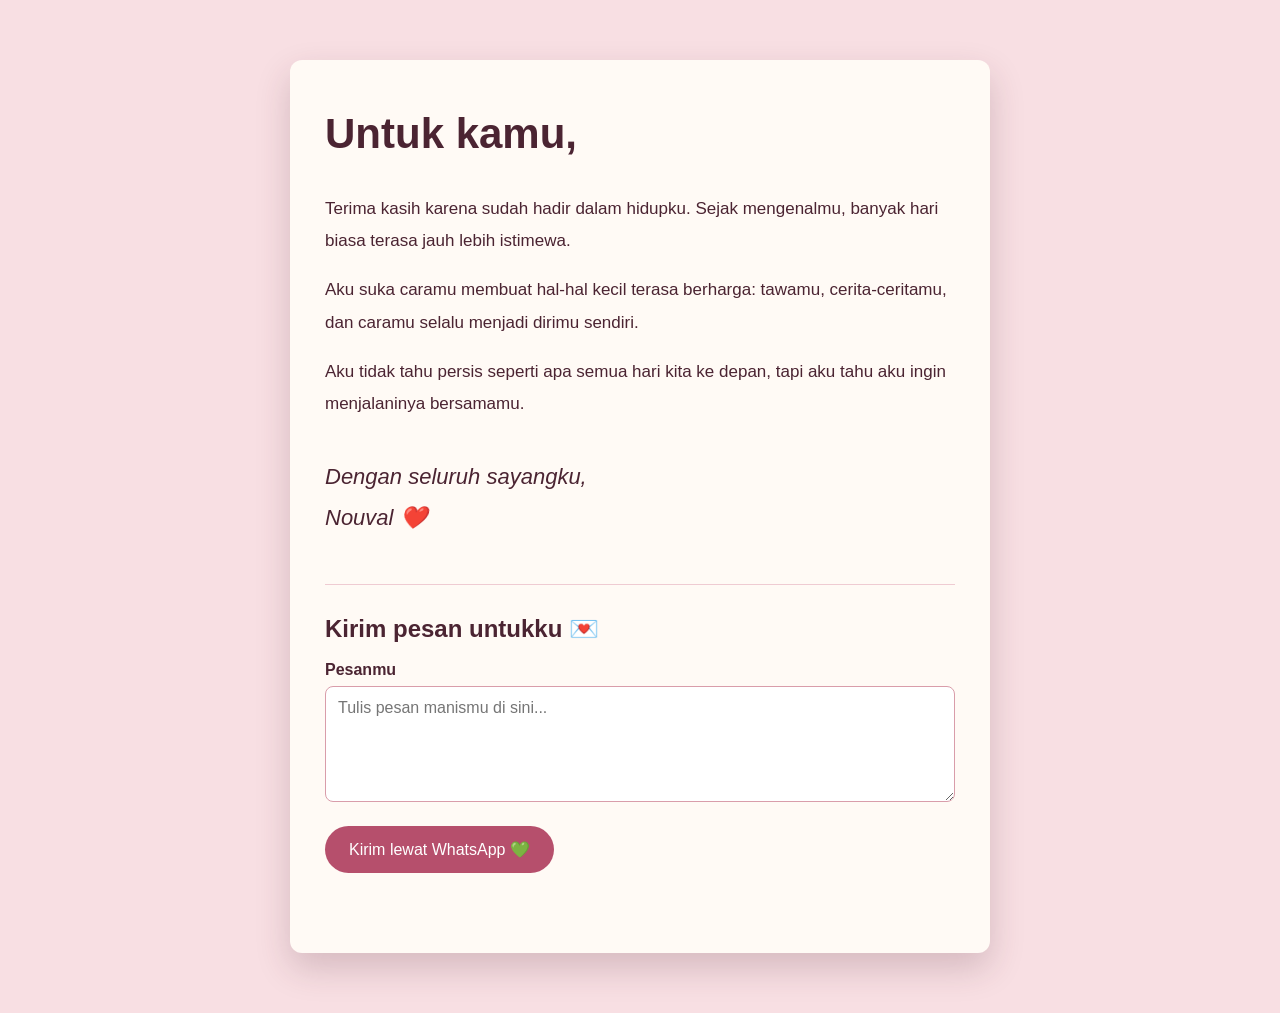
==== surat.html @ 74814ed2 "Add files via upload" ====
<!DOCTYPE html>
<html lang="en">
<head>
    <meta charset="UTF-8">
    <meta name="viewport" content="width=device-width, initial-scale=1.0">
    <script src="script.js" defer></script>
    <link rel="stylesheet" href="style.css">
    <title>For My Prilli🤍</title>
</head>
<body>
    
    <div class="letter">
        <h2>Untuk kamu,</h2>

        <p>
            Terima kasih karena sudah hadir dalam hidupku.
            Sejak mengenalmu, banyak hari biasa terasa jauh lebih istimewa.
        </p>

        <p>
            Aku suka caramu membuat hal-hal kecil terasa berharga:
            tawamu, cerita-ceritamu, dan caramu selalu menjadi dirimu sendiri.
        </p>

        <p>
            Aku tidak tahu persis seperti apa semua hari kita ke depan,
            tapi aku tahu aku ingin menjalaninya bersamamu.
        </p>

        <p class="signature">
            Dengan seluruh sayangku,<br>
            Nouval ❤️
        </p>

        <section class="whatsapp-message" aria-labelledby="pesan-title">
            <h3 id="pesan-title">Kirim pesan untukku 💌</h3>

            <form id="whatsappForm">

                <label for="isiPesan">Pesanmu</label>
                <textarea
                    id="isiPesan"
                    name="isiPesan"
                    rows="5"
                    placeholder="Tulis pesan manismu di sini..."
                    required
                ></textarea>

                <button type="submit">Kirim lewat WhatsApp 💚</button>
                <p id="formError" class="form-error" role="alert"></p>
            </form>
        </section>
    </div>
</body>
</html>
---- style.css ----
* {
box-sizing: border-box;
}

body {
margin: 0;
font-family: Arial, sans-serif;
background-color: #f8dfe3;
color: #4b2432;
}

.hero {
min-height: 100vh;
padding: 30px;
display: flex;
flex-direction: column;
justify-content: center;
align-items: center;
text-align: center;
background: linear-gradient(135deg, #fff4f5, #f5b9c3);
}

.small-text {
font-size: 14px;
text-transform: uppercase;
letter-spacing: 2px;
}

h1 {
margin: 10px 0;
font-size: 60px;
}

.intro {
max-width: 500px;
line-height: 1.7;
font-size: 18px;
}

button {
margin-top: 20px;
padding: 14px 24px;
border: none;
border-radius: 30px;
background-color: #b64f6c;
color: white;
font-size: 16px;
cursor: pointer;
}

button:hover {
background-color: #91384f;
}

a {
    color: inherit;
    text-decoration: none;
}

.letter {
  display: block;
  max-width: 700px;
  margin: 60px auto;
  padding: 50px 35px;
  background-color: #fffaf5;
  border-radius: 12px;
  box-shadow: 0 15px 35px rgba(75, 36, 50, 0.2);
}

.letter h2 {
  font-size: 42px;
  margin-top: 0;
}

.letter p {
  font-size: 17px;
  line-height: 1.9;
}

.signature {
  margin-top: 35px;
  font-size: 22px !important;
  font-style: italic;
}

.whatsapp-message {
  margin-top: 45px;
  padding-top: 30px;
  border-top: 1px solid #efcbd2;
}

.whatsapp-message h3 {
  margin: 0 0 8px;
  font-size: 24px;
}

.form-help {
  margin-top: 0;
  font-size: 14px !important;
  color: #754654;
}

.whatsapp-message label {
  display: block;
  margin: 18px 0 7px;
  font-weight: bold;
}

.whatsapp-message input,
.whatsapp-message textarea {
  width: 100%;
  padding: 12px;
  border: 1px solid #d99daa;
  border-radius: 8px;
  background: white;
  color: #4b2432;
  font: inherit;
}

.whatsapp-message textarea {
  resize: vertical;
}

.form-error {
  min-height: 20px;
  margin: 10px 0 0;
  color: #a12644;
  font-size: 14px !important;
}

@media (max-width: 600px) {
  .hero {
    padding: 20px;
  }

  h1 {
    font-size: 38px;
  }

  .intro {
    font-size: 16px;
  }

  .letter {
    margin: 25px 15px;
    padding: 30px 22px;
  }

  .letter h2 {
    font-size: 32px;
  }

  .letter p {
    font-size: 16px;
  }
}
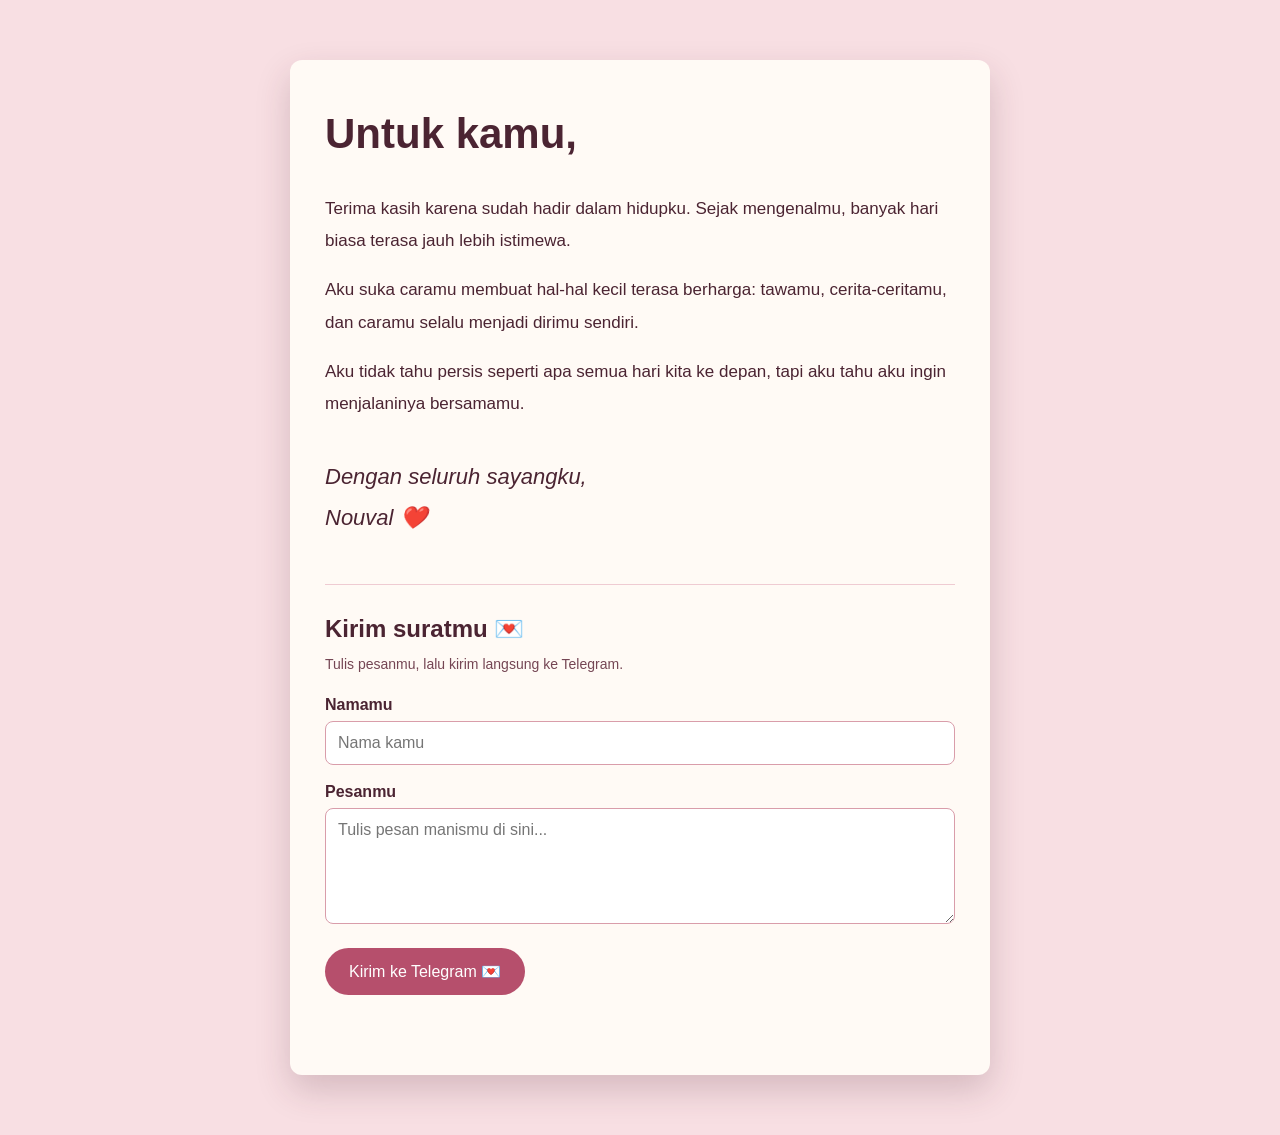
==== commit 62c43a84: "Update form and change script source" ====
--- a/surat.html
+++ b/surat.html
@@ -3,7 +3,6 @@
 <head>
     <meta charset="UTF-8">
     <meta name="viewport" content="width=device-width, initial-scale=1.0">
-    <script src="script.js" defer></script>
     <link rel="stylesheet" href="style.css">
     <title>For My Prilli🤍</title>
 </head>
@@ -33,23 +32,34 @@
         </p>
 
         <section class="whatsapp-message" aria-labelledby="pesan-title">
-            <h3 id="pesan-title">Kirim pesan untukku 💌</h3>
+            <h3>Kirim suratmu 💌</h3>
+            <p class="form-help">
+                Tulis pesanmu, lalu kirim langsung ke Telegram.
+            </p>
 
-            <form id="whatsappForm">
+            <form id="messageForm">
+                <label for="namaPengirim">Namamu</label>
+                <input
+                id="namaPengirim"
+                type="text"
+                placeholder="Nama kamu"
+                required
+                >
 
                 <label for="isiPesan">Pesanmu</label>
                 <textarea
-                    id="isiPesan"
-                    name="isiPesan"
-                    rows="5"
-                    placeholder="Tulis pesan manismu di sini..."
-                    required
+                id="isiPesan"
+                rows="5"
+                placeholder="Tulis pesan manismu di sini..."
+                required
                 ></textarea>
 
-                <button type="submit">Kirim lewat WhatsApp 💚</button>
-                <p id="formError" class="form-error" role="alert"></p>
+                <button type="submit">Kirim ke Telegram 💌</button>
+
+                <p id="formError" class="form-error"></p>
             </form>
         </section>
+        <script src="script.js"></script>
     </div>
 </body>
 </html>
--- a/style.css
+++ b/style.css
@@ -128,29 +128,11 @@
   font-size: 14px !important;
 }
 
+
 @media (max-width: 600px) {
-  .hero {
-    padding: 20px;
-  }
-
-  h1 {
-    font-size: 38px;
-  }
-
-  .intro {
-    font-size: 16px;
-  }
-
-  .letter {
-    margin: 25px 15px;
-    padding: 30px 22px;
-  }
-
-  .letter h2 {
-    font-size: 32px;
-  }
-
-  .letter p {
-    font-size: 16px;
-  }
-}+  .hero { padding: 20px; }
+  h1 { font-size: 38px; }
+  .intro, .letter p { font-size: 16px; }
+  .letter { margin: 25px 15px; padding: 30px 22px; }
+  .letter h2 { font-size: 32px; }
+}
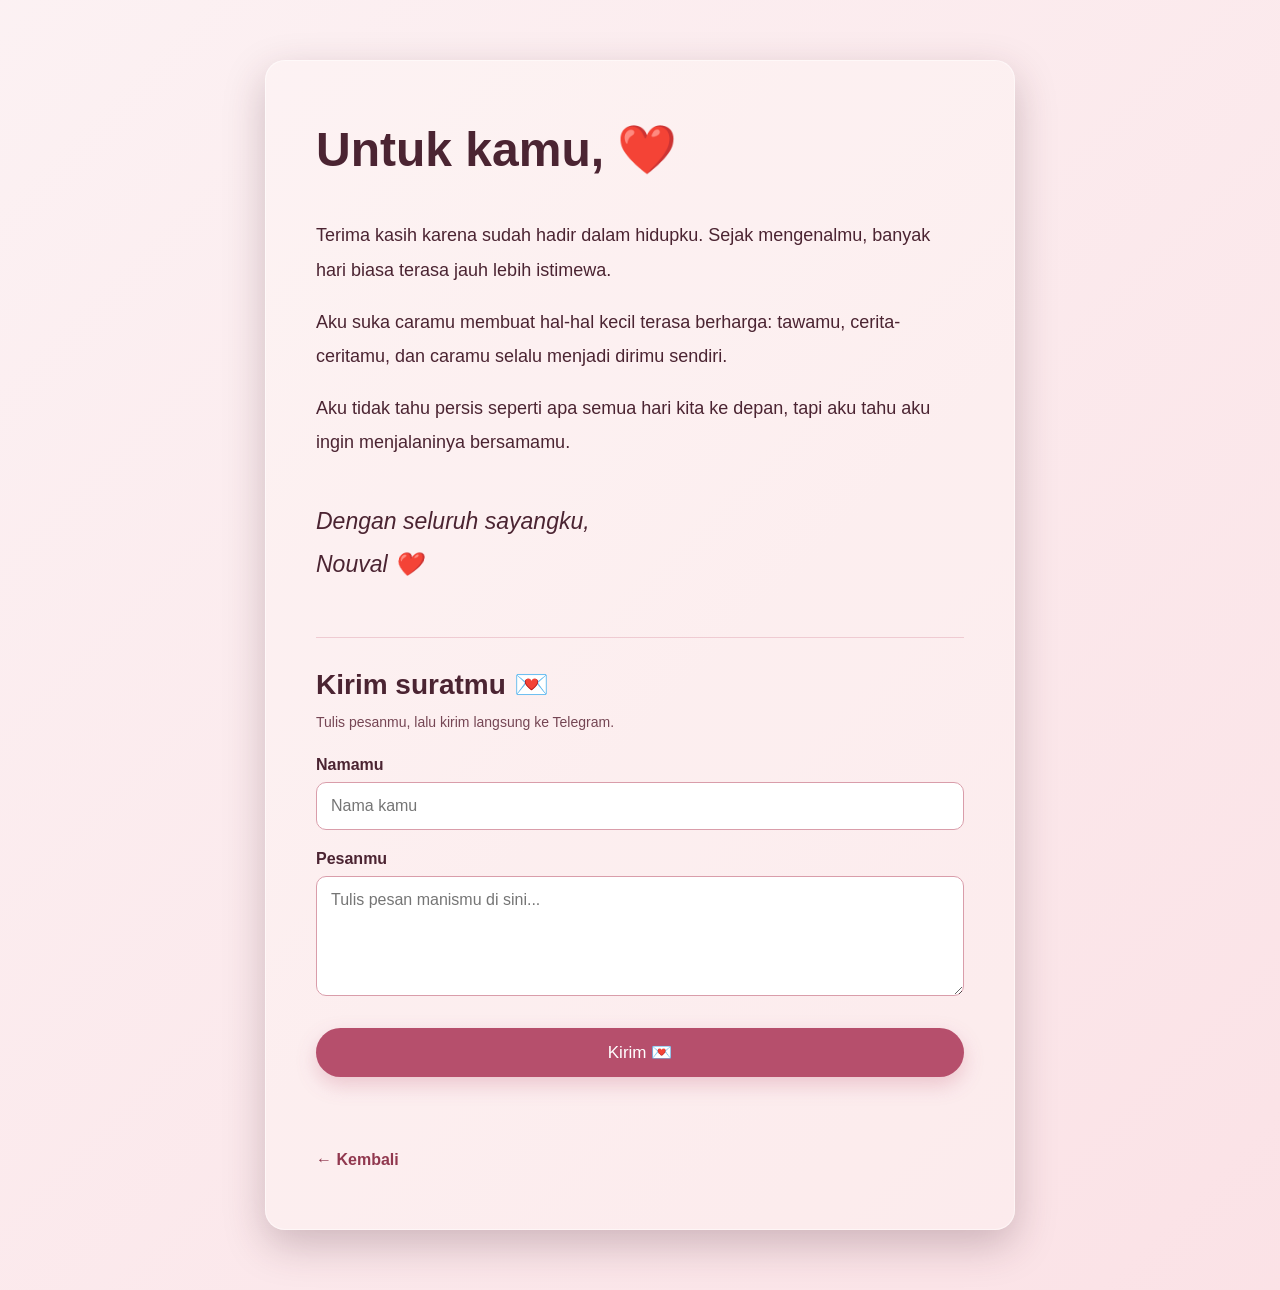
==== commit 8e55ee98: "Update surat.html with new layout and content" ====
--- a/surat.html
+++ b/surat.html
@@ -1,15 +1,40 @@
 <!DOCTYPE html>
-<html lang="en">
+<html lang="id">
+
 <head>
     <meta charset="UTF-8">
+
     <meta name="viewport" content="width=device-width, initial-scale=1.0">
+
+    <meta name="theme-color" content="#f5b9c3">
+
     <link rel="stylesheet" href="style.css">
-    <title>For My Prilli🤍</title>
+
+    <title>For My Prilli 🤍</title>
 </head>
-<body>
-    
-    <div class="letter">
-        <h2>Untuk kamu,</h2>
+
+<body class="letter-page">
+
+    <!-- Foto dekorasi -->
+    <div class="background-images" aria-hidden="true">
+
+        <div class="background-photo bg-1">
+            <img src="image/liaslide4.png" alt="">
+        </div>
+
+        <div class="background-photo bg-2">
+            <img src="image/liaputih.png" alt="">
+        </div>
+
+        <div class="background-photo bg-3">
+            <img src="image/liaslide2.png" alt="">
+        </div>
+
+    </div>
+
+    <main class="letter">
+
+        <h2>Untuk kamu, ❤️</h2>
 
         <p>
             Terima kasih karena sudah hadir dalam hidupku.
@@ -31,35 +56,49 @@
             Nouval ❤️
         </p>
 
-        <section class="whatsapp-message" aria-labelledby="pesan-title">
+
+        <section class="whatsapp-message">
+
             <h3>Kirim suratmu 💌</h3>
+
             <p class="form-help">
                 Tulis pesanmu, lalu kirim langsung ke Telegram.
             </p>
 
             <form id="messageForm">
-                <label for="namaPengirim">Namamu</label>
-                <input
-                id="namaPengirim"
-                type="text"
-                placeholder="Nama kamu"
-                required
-                >
 
-                <label for="isiPesan">Pesanmu</label>
-                <textarea
-                id="isiPesan"
-                rows="5"
-                placeholder="Tulis pesan manismu di sini..."
-                required
-                ></textarea>
+                <label for="namaPengirim">
+                    Namamu
+                </label>
 
-                <button type="submit">Kirim ke Telegram 💌</button>
+                <input id="namaPengirim" type="text" placeholder="Nama kamu" required>
+
+
+                <label for="isiPesan">
+                    Pesanmu
+                </label>
+
+                <textarea id="isiPesan" rows="5" placeholder="Tulis pesan manismu di sini..." required ></textarea>
+
+
+                <button type="submit" class="btn">
+                    Kirim 💌
+                </button>
 
                 <p id="formError" class="form-error"></p>
+
             </form>
+
         </section>
-        <script src="script.js"></script>
-    </div>
+
+        <a href="index.html" class="back-link">
+            ← Kembali
+        </a>
+
+    </main>
+
+    <script src="script.js"></script>
+
 </body>
+
 </html>
--- a/style.css
+++ b/style.css
@@ -1,138 +1,689 @@
+/* =========================
+   RESET
+========================= */
+
 * {
-box-sizing: border-box;
+    box-sizing: border-box;
+}
+
+html {
+    scroll-behavior: smooth;
 }
 
 body {
-margin: 0;
-font-family: Arial, sans-serif;
-background-color: #f8dfe3;
-color: #4b2432;
-}
+    margin: 0;
+    min-height: 100vh;
+    font-family: Arial, sans-serif;
+    color: #4b2432;
+    overflow-x: hidden;
+}
+
+
+/* =========================
+   HALAMAN UTAMA
+========================= */
+
+.home-page {
+    background:
+        linear-gradient(
+            135deg,
+            #fff4f5,
+            #f5b9c3
+        );
+}
+
+
+/* =========================
+   HERO
+========================= */
 
 .hero {
-min-height: 100vh;
-padding: 30px;
-display: flex;
-flex-direction: column;
-justify-content: center;
-align-items: center;
-text-align: center;
-background: linear-gradient(135deg, #fff4f5, #f5b9c3);
-}
+    position: relative;
+    z-index: 2;
+
+    min-height: 100vh;
+
+    padding:
+        clamp(25px, 5vw, 60px)
+        clamp(20px, 6vw, 100px);
+
+    display: flex;
+    flex-direction: column;
+
+    justify-content: center;
+    align-items: center;
+
+    text-align: center;
+}
+
+
+/* =========================
+   TEXT
+========================= */
 
 .small-text {
-font-size: 14px;
-text-transform: uppercase;
-letter-spacing: 2px;
-}
+    margin: 0 0 10px;
+
+    font-size: clamp(11px, 2vw, 14px);
+
+    text-transform: uppercase;
+    letter-spacing: clamp(1px, 0.5vw, 3px);
+
+    opacity: 0.8;
+}
+
 
 h1 {
-margin: 10px 0;
-font-size: 60px;
-}
+    margin: 10px 0 20px;
+
+    max-width: 900px;
+
+    font-size: clamp(34px, 6vw, 70px);
+
+    line-height: 1.2;
+
+    text-wrap: balance;
+}
+
 
 .intro {
-max-width: 500px;
-line-height: 1.7;
-font-size: 18px;
-}
-
-button {
-margin-top: 20px;
-padding: 14px 24px;
-border: none;
-border-radius: 30px;
-background-color: #b64f6c;
-color: white;
-font-size: 16px;
-cursor: pointer;
-}
-
-button:hover {
-background-color: #91384f;
-}
-
-a {
-    color: inherit;
+    max-width: 600px;
+
+    margin: 0;
+
+    font-size: clamp(16px, 2vw, 19px);
+
+    line-height: 1.8;
+}
+
+
+/* =========================
+   BUTTON
+========================= */
+
+.btn {
+    display: inline-flex;
+
+    align-items: center;
+    justify-content: center;
+
+    margin-top: 28px;
+
+    padding: 14px 26px;
+
+    border: none;
+    border-radius: 50px;
+
+    background-color: #b64f6c;
+
+    color: white;
     text-decoration: none;
-}
+
+    font: inherit;
+    font-size: clamp(15px, 2vw, 17px);
+
+    cursor: pointer;
+
+    box-shadow:
+        0 8px 20px rgba(182, 79, 108, 0.25);
+
+    transition:
+        transform 0.25s ease,
+        background-color 0.25s ease,
+        box-shadow 0.25s ease;
+}
+
+
+.btn:hover {
+    background-color: #91384f;
+
+    transform: translateY(-3px);
+
+    box-shadow:
+        0 12px 25px rgba(182, 79, 108, 0.35);
+}
+
+
+.btn:active {
+    transform: scale(0.97);
+}
+
+
+/* =========================
+   FOTO MENGAMBANG
+========================= */
+
+.floating-images {
+    position: fixed;
+
+    inset: 0;
+
+    z-index: 1;
+
+    pointer-events: none;
+
+    overflow: hidden;
+}
+
+
+.floating-photo {
+    position: absolute;
+
+    width: clamp(70px, 10vw, 130px);
+
+    pointer-events: auto;
+
+    cursor: pointer;
+
+    transition:
+        left 0.45s ease,
+        top 0.45s ease;
+
+    filter:
+        drop-shadow(
+            0 10px 15px rgba(75, 36, 50, 0.18)
+        );
+}
+
+
+.floating-photo img {
+    width: 100%;
+
+    display: block;
+
+    border-radius: 18px;
+
+    pointer-events: none;
+}
+
+
+/* Posisi awal */
+
+.photo-1 {
+    left: 8%;
+    top: 18%;
+
+    animation:
+        floatingVertical 4s ease-in-out infinite;
+}
+
+
+.photo-2 {
+    right: 10%;
+    top: 28%;
+
+    animation:
+        floatingVertical 5s ease-in-out infinite reverse;
+}
+
+
+.photo-3 {
+    left: 12%;
+    bottom: 15%;
+
+    animation:
+        floatingHorizontal 6s ease-in-out infinite;
+}
+
+
+/* =========================
+   ANIMATION FOTO
+========================= */
+
+@keyframes floatingVertical {
+
+    0%,
+    100% {
+        transform:
+            translateY(0)
+            rotate(-3deg);
+    }
+
+    50% {
+        transform:
+            translateY(-15px)
+            rotate(3deg);
+    }
+
+}
+
+
+@keyframes floatingHorizontal {
+
+    0%,
+    100% {
+        transform:
+            translateX(0)
+            rotate(-3deg);
+    }
+
+    50% {
+        transform:
+            translateX(15px)
+            rotate(3deg);
+    }
+
+}
+
+
+/* =========================
+   HALAMAN SURAT
+========================= */
+
+.letter-page {
+    position: relative;
+
+    background:
+        linear-gradient(
+            135deg,
+            #f8dfe36e,
+            #f5b9c36a
+        );
+
+    padding: clamp(20px, 5vw, 60px);
+}
+
 
 .letter {
-  display: block;
-  max-width: 700px;
-  margin: 60px auto;
-  padding: 50px 35px;
-  background-color: #fffaf5;
-  border-radius: 12px;
-  box-shadow: 0 15px 35px rgba(75, 36, 50, 0.2);
-}
+    position: relative;
+
+    z-index: 2;
+
+    width: min(100%, 750px);
+
+    margin: 0 auto;
+
+    padding:
+        clamp(30px, 6vw, 60px)
+        clamp(20px, 5vw, 50px);
+
+    background:
+        rgba(255, 250, 245, 0.346);
+
+    border:
+        1px solid rgba(255, 255, 255, 0.5);
+
+    border-radius: 20px;
+
+    box-shadow:
+        0 15px 40px rgba(75, 36, 50, 0.252);
+
+}
+
 
 .letter h2 {
-  font-size: 42px;
-  margin-top: 0;
-}
+    margin-top: 0;
+
+    font-size: clamp(32px, 5vw, 48px);
+
+    line-height: 1.2;
+}
+
 
 .letter p {
-  font-size: 17px;
-  line-height: 1.9;
-}
+    font-size: clamp(16px, 2vw, 18px);
+
+    line-height: 1.9;
+}
+
 
 .signature {
-  margin-top: 35px;
-  font-size: 22px !important;
-  font-style: italic;
-}
+    margin-top: 40px;
+
+    font-size: clamp(19px, 3vw, 23px) !important;
+
+    font-style: italic;
+}
+
+
+/* =========================
+   FORM
+========================= */
 
 .whatsapp-message {
-  margin-top: 45px;
-  padding-top: 30px;
-  border-top: 1px solid #efcbd2;
-}
+    margin-top: 50px;
+
+    padding-top: 30px;
+
+    border-top:
+        1px solid #efcbd2;
+}
+
 
 .whatsapp-message h3 {
-  margin: 0 0 8px;
-  font-size: 24px;
-}
+    margin: 0 0 8px;
+
+    font-size: clamp(23px, 4vw, 28px);
+}
+
 
 .form-help {
-  margin-top: 0;
-  font-size: 14px !important;
-  color: #754654;
-}
+    margin-top: 0;
+
+    color: #754654;
+
+    font-size: 14px !important;
+}
+
 
 .whatsapp-message label {
-  display: block;
-  margin: 18px 0 7px;
-  font-weight: bold;
-}
+    display: block;
+
+    margin:
+        20px 0 8px;
+
+    font-weight: bold;
+}
+
 
 .whatsapp-message input,
 .whatsapp-message textarea {
-  width: 100%;
-  padding: 12px;
-  border: 1px solid #d99daa;
-  border-radius: 8px;
-  background: white;
-  color: #4b2432;
-  font: inherit;
-}
+    width: 100%;
+
+    padding: 14px;
+
+    border:
+        1px solid #d99daa;
+
+    border-radius: 10px;
+
+    background: white;
+
+    color: #4b2432;
+
+    font: inherit;
+
+    outline: none;
+
+    transition:
+        border-color 0.2s ease,
+        box-shadow 0.2s ease;
+}
+
+
+.whatsapp-message input:focus,
+.whatsapp-message textarea:focus {
+    border-color: #b64f6c;
+
+    box-shadow:
+        0 0 0 3px
+        rgba(182, 79, 108, 0.12);
+}
+
 
 .whatsapp-message textarea {
-  resize: vertical;
-}
+    min-height: 120px;
+
+    resize: vertical;
+}
+
+
+.whatsapp-message .btn {
+    width: 100%;
+}
+
 
 .form-error {
-  min-height: 20px;
-  margin: 10px 0 0;
-  color: #a12644;
-  font-size: 14px !important;
-}
-
+    min-height: 24px;
+
+    margin: 15px 0 0;
+
+    color: #a12644;
+
+    font-size: 14px !important;
+
+    text-align: center;
+}
+
+
+.back-link {
+    display: inline-block;
+
+    margin-top: 35px;
+
+    color: #91384f;
+
+    text-decoration: none;
+
+    font-weight: bold;
+
+    transition:
+        transform 0.2s ease;
+}
+
+
+.back-link:hover {
+    transform: translateX(-5px);
+}
+
+
+/* =========================
+   FOTO BACKGROUND SURAT
+========================= */
+
+.background-images {
+    position: fixed;
+
+    inset: 0;
+
+    z-index: 1;
+
+    overflow: hidden;
+
+    pointer-events: none;
+}
+
+
+.background-photo {
+    position: absolute;
+
+    width: clamp(80px, 13vw, 150px);
+
+    opacity: 0.65;
+
+    filter:
+        drop-shadow(
+            0 10px 20px rgba(75, 36, 50, 0.15)
+        );
+}
+
+
+.background-photo img {
+    width: 150px;
+
+    display: block;
+
+    border-radius: 20px;
+}
+
+
+.bg-1 {
+    top: 8%;
+    left: 6%;
+
+    animation:
+        floatingVertical 6s ease-in-out infinite;
+}
+
+
+.bg-2 {
+    top: 25%;
+    right: 6%;
+
+    animation:
+        floatingHorizontal 7s ease-in-out infinite;
+}
+
+
+.bg-3 {
+    bottom: 30%;
+    left: 8%;
+
+    animation:
+        floatingVertical 8s ease-in-out infinite reverse;
+}
+
+
+/* =========================
+   TABLET
+========================= */
+
+@media (max-width: 768px) {
+
+    .floating-photo {
+        opacity: 0.7;
+    }
+
+    .photo-1 {
+        left: 3%;
+        top: 10%;
+    }
+
+    .photo-2 {
+        right: 3%;
+        top: 20%;
+    }
+
+    .photo-3 {
+        left: 5%;
+        bottom: 8%;
+    }
+
+}
+
+
+/* =========================
+   MOBILE
+========================= */
 
 @media (max-width: 600px) {
-  .hero { padding: 20px; }
-  h1 { font-size: 38px; }
-  .intro, .letter p { font-size: 16px; }
-  .letter { margin: 25px 15px; padding: 30px 22px; }
-  .letter h2 { font-size: 32px; }
-}
+
+    .hero {
+        justify-content: center;
+
+        min-height: 100svh;
+    }
+
+
+    h1 {
+        font-size: clamp(32px, 10vw, 48px);
+    }
+
+
+    .intro {
+        max-width: 330px;
+
+        line-height: 1.7;
+    }
+
+
+    .floating-photo {
+        width: clamp(55px, 20vw, 85px);
+
+        opacity: 0.55;
+    }
+
+
+    /* Supaya foto tidak menutupi teks */
+
+    .photo-1 {
+        left: 4%;
+        top: 8%;
+    }
+
+
+    .photo-2 {
+        right: 3%;
+        top: 14%;
+    }
+
+
+    .photo-3 {
+        left: 3%;
+        bottom: 10%;
+    }
+
+
+    .letter-page {
+        padding: 15px;
+    }
+
+
+    .letter {
+        border-radius: 16px;
+    }
+
+
+    .background-photo {
+        width: 80px;
+
+        opacity: 0.4;
+    }
+
+
+    .bg-1 {
+        top: 13%;
+        left: 10px;
+    }
+
+
+    .bg-2 {
+        top: 20%;
+        right: -20px;
+    }
+
+
+    .bg-3 {
+        bottom: 5%;
+        left: -15px;
+    }
+
+}
+
+
+/* =========================
+   HP SANGAT KECIL
+========================= */
+
+@media (max-width: 380px) {
+
+    .floating-photo {
+        width: 55px;
+
+        opacity: 0.45;
+    }
+
+
+    .small-text {
+        letter-spacing: 1px;
+    }
+
+
+    .btn {
+        width: 100%;
+
+        max-width: 280px;
+    }
+
+}
+
+
+/* =========================
+   AKSESIBILITAS
+========================= */
+
+@media (prefers-reduced-motion: reduce) {
+
+    *,
+    *::before,
+    *::after {
+        animation-duration: 0.01ms !important;
+
+        animation-iteration-count: 1 !important;
+
+        scroll-behavior: auto !important;
+
+        transition-duration: 0.01ms !important;
+    }
+
+}
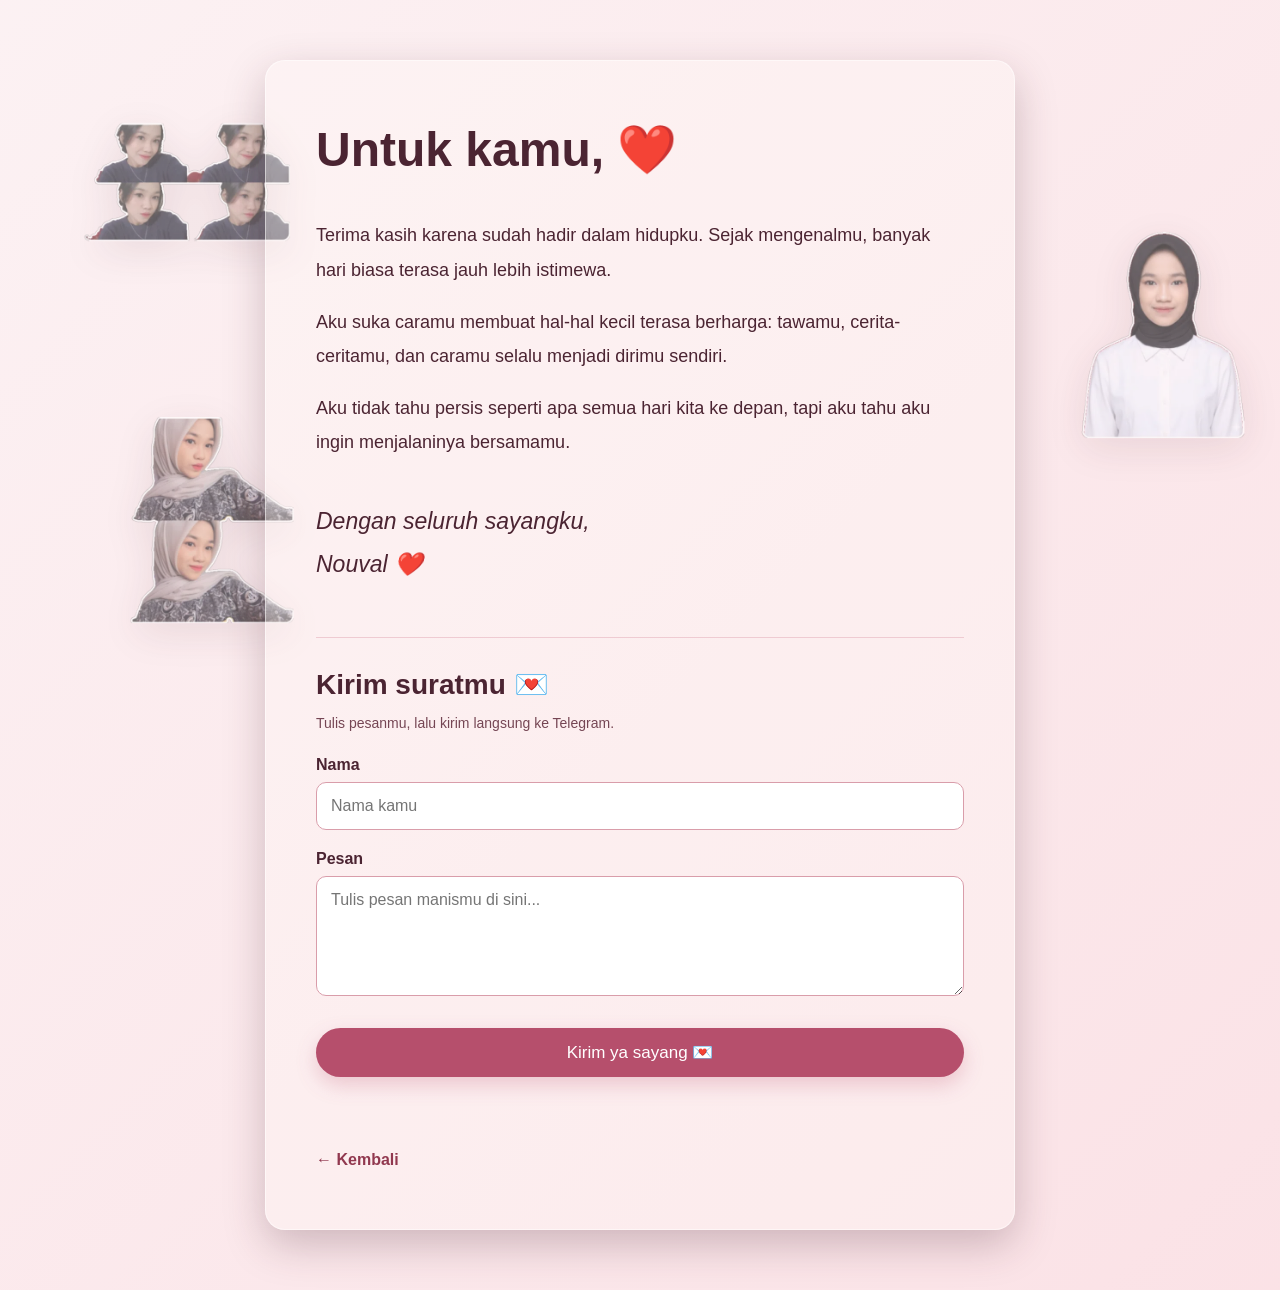
==== commit 4eabaa7e: "Update surat.html" ====
--- a/surat.html
+++ b/surat.html
@@ -68,21 +68,21 @@
             <form id="messageForm">
 
                 <label for="namaPengirim">
-                    Namamu
+                    Nama
                 </label>
 
                 <input id="namaPengirim" type="text" placeholder="Nama kamu" required>
 
 
                 <label for="isiPesan">
-                    Pesanmu
+                    Pesan
                 </label>
 
                 <textarea id="isiPesan" rows="5" placeholder="Tulis pesan manismu di sini..." required ></textarea>
 
 
                 <button type="submit" class="btn">
-                    Kirim 💌
+                    Kirim ya sayang 💌
                 </button>
 
                 <p id="formError" class="form-error"></p>
--- a/style.css
+++ b/style.css
@@ -73,7 +73,7 @@
 }
 
 
-h1 {
+h3 {
     margin: 10px 0 20px;
 
     max-width: 900px;
@@ -489,7 +489,7 @@
 
 
 .background-photo img {
-    width: 150px;
+    width: 220px;
 
     display: block;
 
@@ -565,8 +565,8 @@
     }
 
 
-    h1 {
-        font-size: clamp(32px, 10vw, 48px);
+    h3 {
+        font-size: clamp(26px, 10vw, 18px);
     }
 
 
@@ -622,20 +622,20 @@
 
 
     .bg-1 {
-        top: 13%;
-        left: 10px;
+      top: 13%;
+      left: 46px;
     }
 
 
     .bg-2 {
-        top: 20%;
-        right: -20px;
+        top: 34%;
+        right: 40px;
     }
 
 
     .bg-3 {
         bottom: 5%;
-        left: -15px;
+        left: 35px;
     }
 
 }
